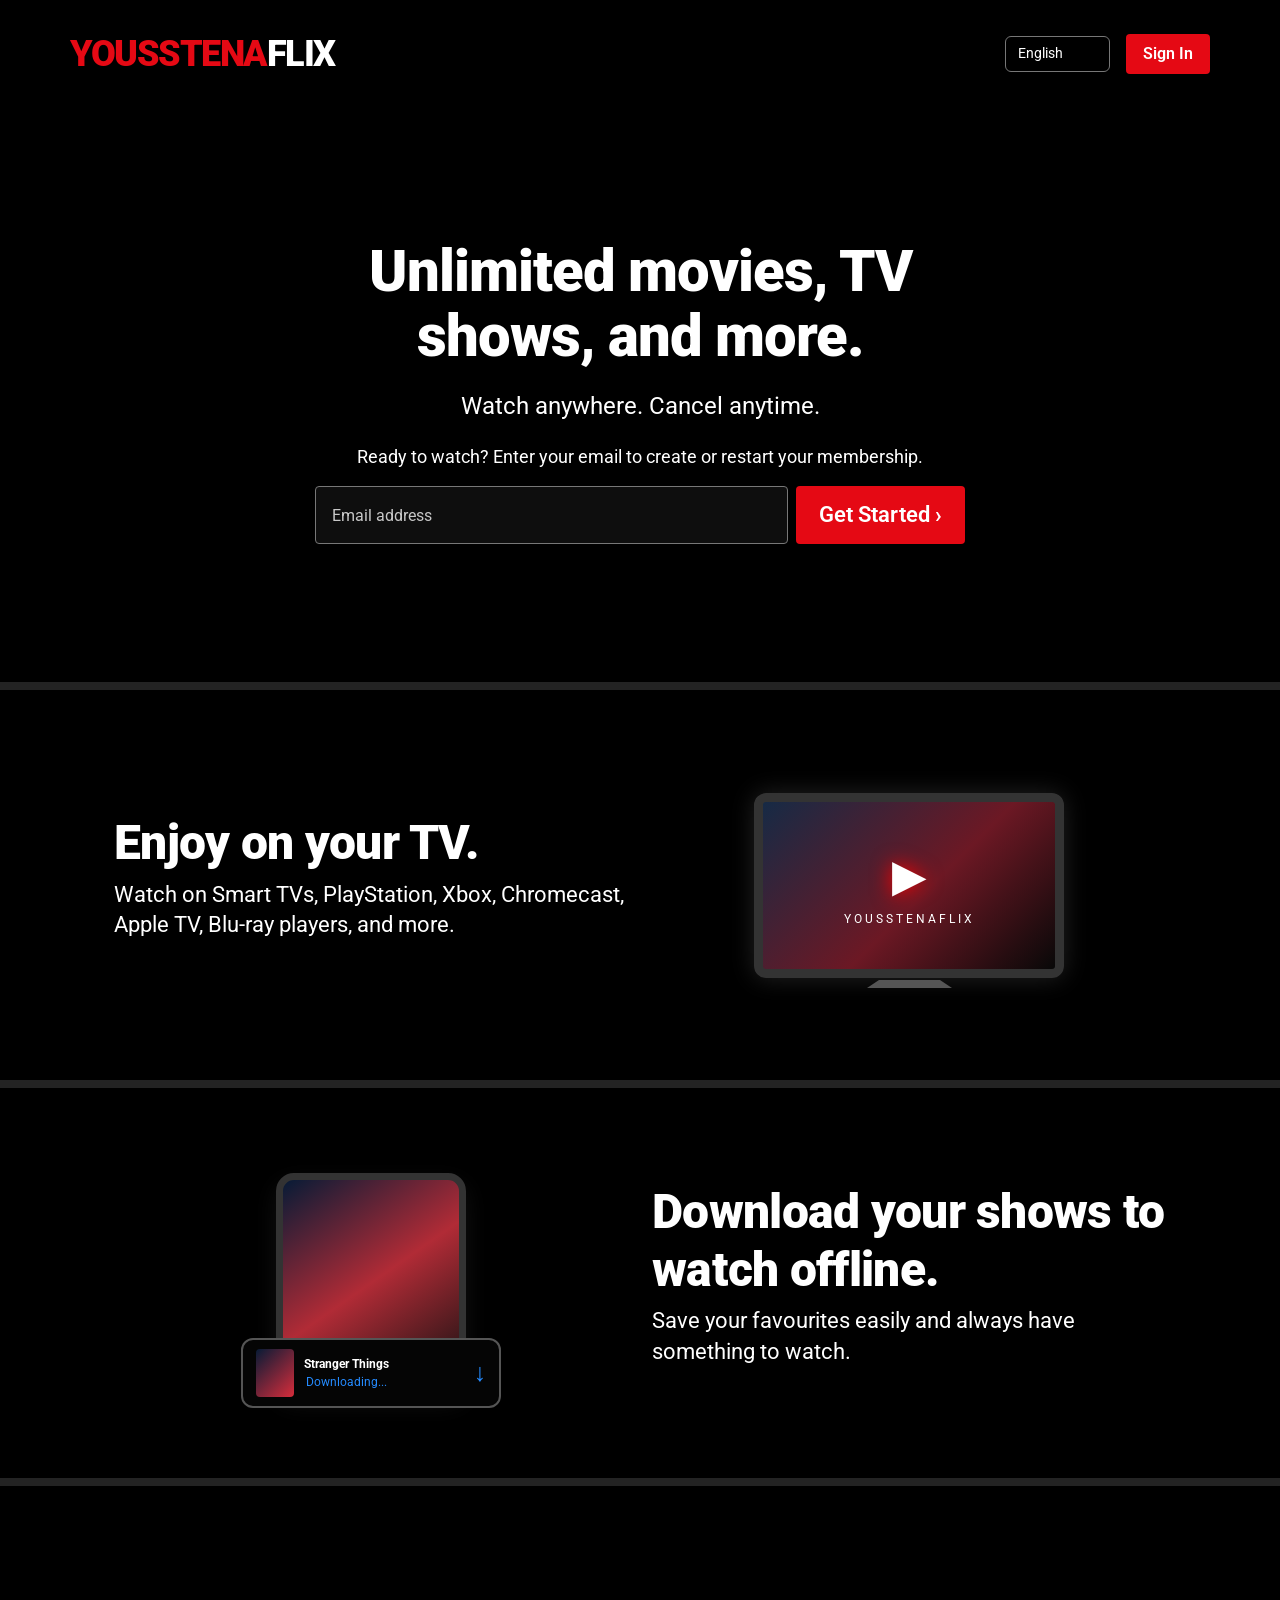
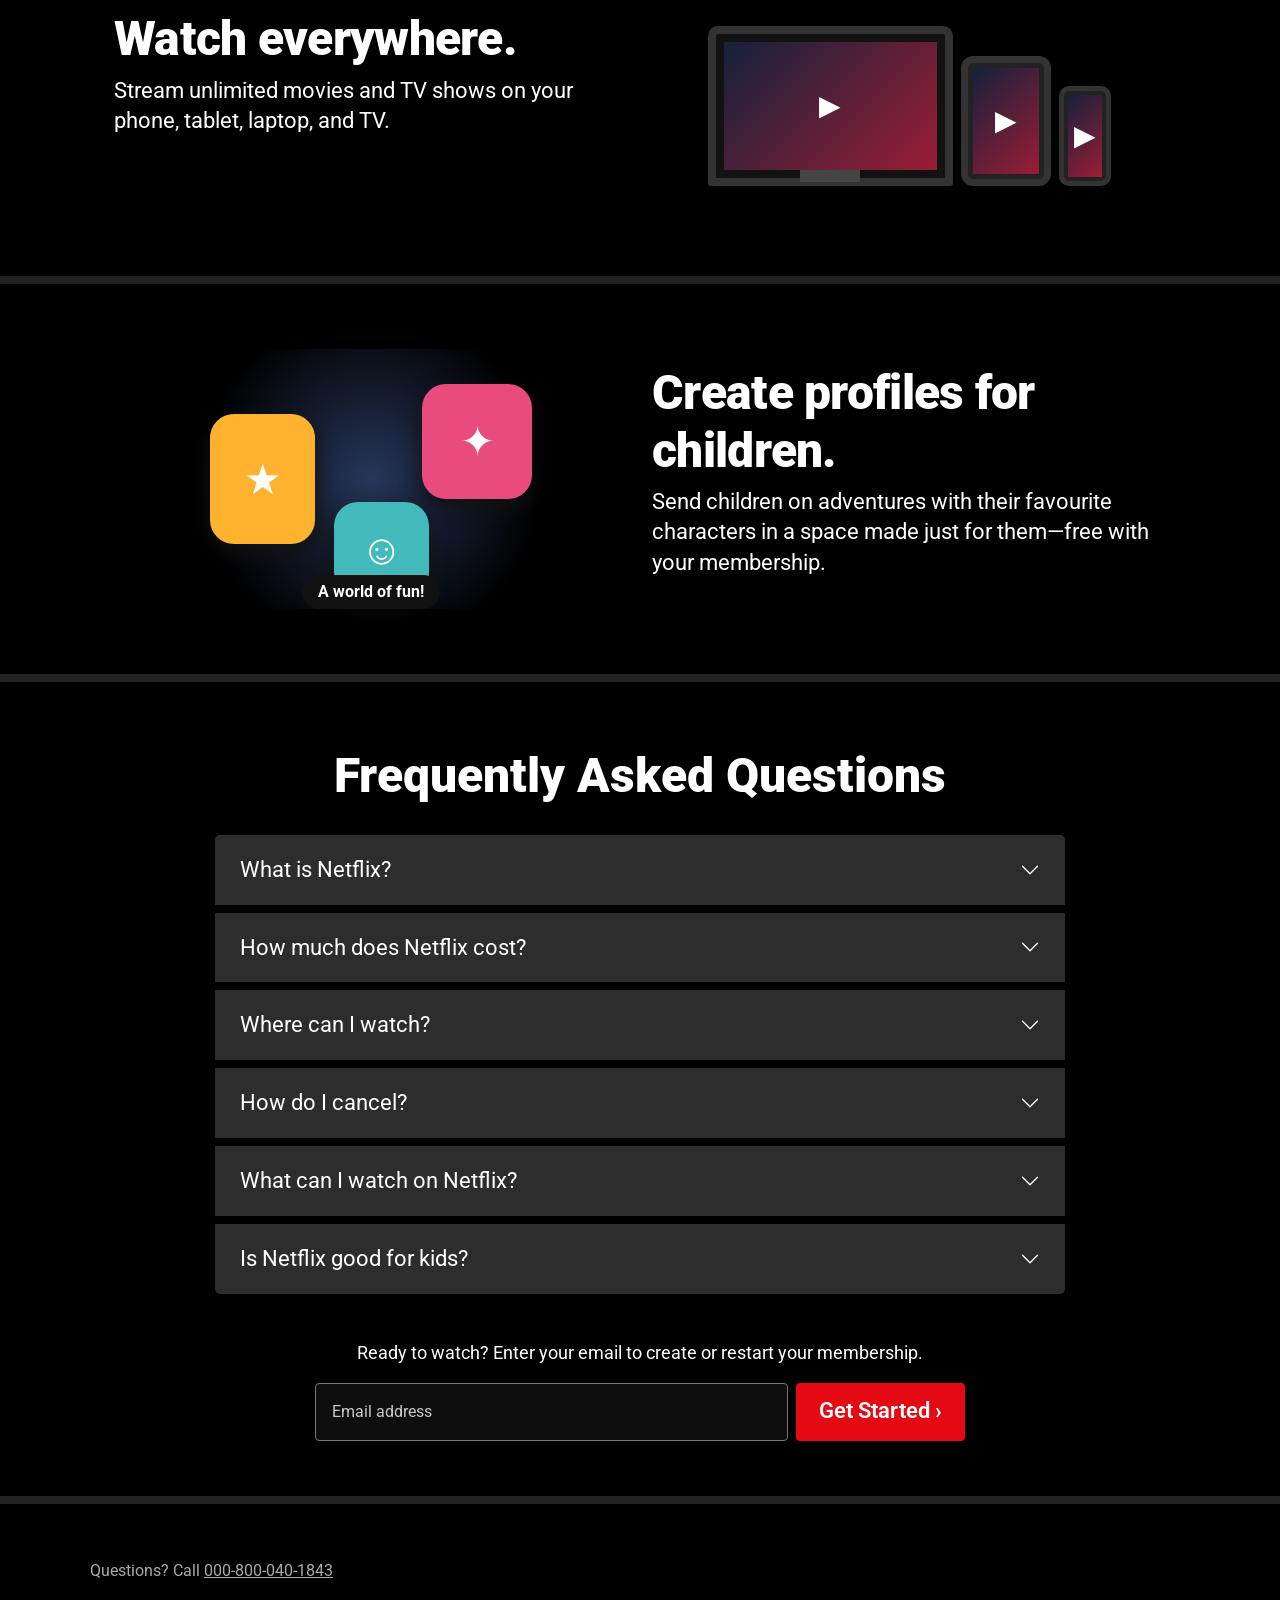
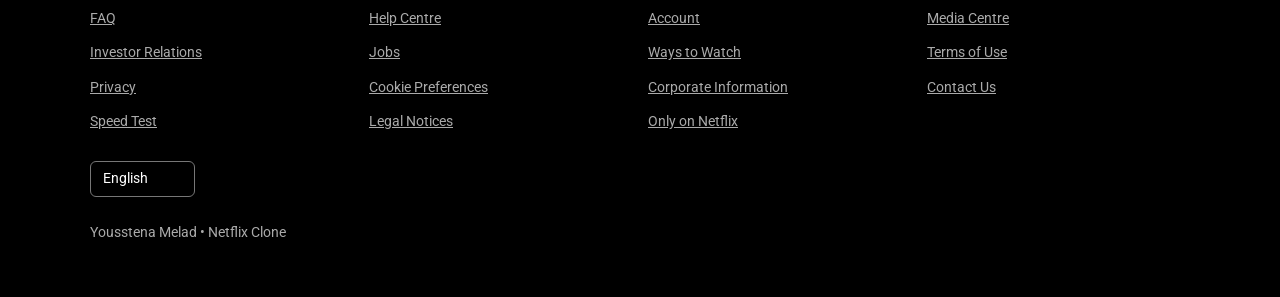
==== index.html @ df5d4cc4 "Add files via upload" ====
<!DOCTYPE html>
<html lang="en">
<head>
  <meta charset="UTF-8">
  <meta name="viewport" content="width=device-width, initial-scale=1.0">
  <title>Yousstena Melad | Netflix Clone</title>
  <link href="https://cdn.jsdelivr.net/npm/bootstrap@5.3.3/dist/css/bootstrap.min.css" rel="stylesheet">
  <link rel="stylesheet" href="css/style.css">
</head>
<body>
  <header class="hero">
    <nav class="navbar navbar-expand-lg container">
      <a class="navbar-brand brand" href="index.html">YOUSSTENA<span>FLIX</span></a>
      <div class="ms-auto d-flex align-items-center gap-3">
        <select class="form-select language-select" aria-label="Language"><option>English</option><option>العربية</option></select>
        <a class="btn btn-netflix" href="login.html">Sign In</a>
      </div>
    </nav>

    <main class="hero-content container text-center">
      <h1>Unlimited movies, TV<br class="d-none d-md-block"> shows, and more.</h1>
      <h2>Watch anywhere. Cancel anytime.</h2>
      <p>Ready to watch? Enter your email to create or restart your membership.</p>
      <form class="email-form" id="homeEmailForm">
        <input type="email" class="form-control" placeholder="Email address" required>
        <button class="btn btn-netflix btn-lg" type="submit">Get Started <span>›</span></button>
      </form>
    </main>
    <div class="hero-shade"></div>
  </header>

  <section class="feature container-fluid">
    <div class="row align-items-center container mx-auto">
      <div class="col-lg-6 feature-copy">
        <h2>Enjoy on your TV.</h2>
        <p>Watch on Smart TVs, PlayStation, Xbox, Chromecast, Apple TV, Blu-ray players, and more.</p>
      </div>
      <div class="col-lg-6 text-center">
        <div class="tv-art">
          <div class="tv-screen"><div class="screen-glow">▶</div><div class="screen-caption">YOUSSTENAFLIX</div></div>
          <div class="tv-stand"></div>
        </div>
      </div>
    </div>
  </section>

  <section class="feature container-fluid">
    <div class="row align-items-center container mx-auto flex-lg-row-reverse">
      <div class="col-lg-6 feature-copy">
        <h2>Download your shows to watch offline.</h2>
        <p>Save your favourites easily and always have something to watch.</p>
      </div>
      <div class="col-lg-6 text-center">
        <div class="phone-art">
          <div class="phone-poster"></div>
          <div class="download-card"><div class="mini-poster"></div><div><strong>Stranger Things</strong><small>Downloading...</small></div><span class="download-icon">↓</span></div>
        </div>
      </div>
    </div>
  </section>

  <section class="feature container-fluid">
    <div class="row align-items-center container mx-auto">
      <div class="col-lg-6 feature-copy">
        <h2>Watch everywhere.</h2>
        <p>Stream unlimited movies and TV shows on your phone, tablet, laptop, and TV.</p>
      </div>
      <div class="col-lg-6 text-center">
        <div class="devices-art"><div class="monitor"><div class="device-picture">▶</div></div><div class="tablet"><div class="device-picture">▶</div></div><div class="mobile"><div class="device-picture">▶</div></div></div>
      </div>
    </div>
  </section>

  <section class="feature container-fluid">
    <div class="row align-items-center container mx-auto flex-lg-row-reverse">
      <div class="col-lg-6 feature-copy">
        <h2>Create profiles for children.</h2>
        <p>Send children on adventures with their favourite characters in a space made just for them—free with your membership.</p>
      </div>
      <div class="col-lg-6 text-center">
        <div class="kids-art"><div class="character c1">★</div><div class="character c2">✦</div><div class="character c3">☺</div><div class="kids-label">A world of fun!</div></div>
      </div>
    </div>
  </section>

  <section class="faq-section container-fluid">
    <div class="container">
      <h2 class="text-center">Frequently Asked Questions</h2>
      <div class="accordion faq-list" id="faqAccordion">
        <div class="accordion-item"><h3 class="accordion-header"><button class="accordion-button collapsed" data-bs-toggle="collapse" data-bs-target="#faq1">What is Netflix?</button></h3><div id="faq1" class="accordion-collapse collapse" data-bs-parent="#faqAccordion"><div class="accordion-body">Netflix is a streaming service that offers a wide variety of award-winning TV shows, movies, anime, documentaries, and more on thousands of internet-connected devices. Watch as much as you want, whenever you want.</div></div></div>
        <div class="accordion-item"><h3 class="accordion-header"><button class="accordion-button collapsed" data-bs-toggle="collapse" data-bs-target="#faq2">How much does Netflix cost?</button></h3><div id="faq2" class="accordion-collapse collapse" data-bs-parent="#faqAccordion"><div class="accordion-body">Watch Netflix on your smartphone, tablet, Smart TV, laptop, or streaming device with a plan that works for you. Plans and prices may vary by region.</div></div></div>
        <div class="accordion-item"><h3 class="accordion-header"><button class="accordion-button collapsed" data-bs-toggle="collapse" data-bs-target="#faq3">Where can I watch?</button></h3><div id="faq3" class="accordion-collapse collapse" data-bs-parent="#faqAccordion"><div class="accordion-body">Watch anywhere, anytime, on an unlimited number of devices. Sign in with your Netflix account to watch instantly on the web or any internet-connected device that offers the Netflix app.</div></div></div>
        <div class="accordion-item"><h3 class="accordion-header"><button class="accordion-button collapsed" data-bs-toggle="collapse" data-bs-target="#faq4">How do I cancel?</button></h3><div id="faq4" class="accordion-collapse collapse" data-bs-parent="#faqAccordion"><div class="accordion-body">Netflix is flexible. There are no annoying contracts and no commitments. You can easily cancel your account online.</div></div></div>
        <div class="accordion-item"><h3 class="accordion-header"><button class="accordion-button collapsed" data-bs-toggle="collapse" data-bs-target="#faq5">What can I watch on Netflix?</button></h3><div id="faq5" class="accordion-collapse collapse" data-bs-parent="#faqAccordion"><div class="accordion-body">Netflix has an extensive library of feature films, documentaries, TV shows, anime, award-winning originals, and more.</div></div></div>
        <div class="accordion-item"><h3 class="accordion-header"><button class="accordion-button collapsed" data-bs-toggle="collapse" data-bs-target="#faq6">Is Netflix good for kids?</button></h3><div id="faq6" class="accordion-collapse collapse" data-bs-parent="#faqAccordion"><div class="accordion-body">The Netflix Kids experience gives parents control while kids enjoy family-friendly shows and films in their own space.</div></div></div>
      </div>
      <div class="bottom-signup text-center">
        <p>Ready to watch? Enter your email to create or restart your membership.</p>
        <form class="email-form" id="bottomEmailForm"><input type="email" class="form-control" placeholder="Email address" required><button class="btn btn-netflix btn-lg" type="submit">Get Started <span>›</span></button></form>
      </div>
    </div>
  </section>

  <footer class="site-footer container">
    <p>Questions? Call <a href="#">000-800-040-1843</a></p>
    <div class="row row-cols-2 row-cols-md-4 g-3 footer-links">
      <div class="col"><a href="#">FAQ</a><a href="#">Investor Relations</a><a href="#">Privacy</a><a href="#">Speed Test</a></div>
      <div class="col"><a href="#">Help Centre</a><a href="#">Jobs</a><a href="#">Cookie Preferences</a><a href="#">Legal Notices</a></div>
      <div class="col"><a href="login.html">Account</a><a href="#">Ways to Watch</a><a href="#">Corporate Information</a><a href="#">Only on Netflix</a></div>
      <div class="col"><a href="#">Media Centre</a><a href="#">Terms of Use</a><a href="#">Contact Us</a></div>
    </div>
    <select class="form-select language-select footer-language"><option>English</option><option>العربية</option></select>
    <p class="copyright">Yousstena Melad • Netflix Clone</p>
  </footer>

  <script src="https://cdn.jsdelivr.net/npm/bootstrap@5.3.3/dist/js/bootstrap.bundle.min.js"></script>
  <script src="js/main.js"></script>
</body>
</html>
---- css/style.css ----
@import url('https://fonts.googleapis.com/css2?family=Roboto:wght@300;400;500;700;900&display=swap');
:root{--red:#e50914;--black:#000;--gray:#232323}*{box-sizing:border-box}body{margin:0;background:#000;color:#fff;font-family:Roboto,Arial,sans-serif}.hero{min-height:690px;position:relative;background:linear-gradient(0deg,rgba(0,0,0,.82),rgba(0,0,0,.55)),url('https://images.unsplash.com/photo-1489599849927-2ee91c1c6c20?auto=format&fit=crop&w=2000&q=85') center/cover no-repeat; border-bottom:8px solid #232323}.hero:before{content:"";position:absolute;inset:0;background:radial-gradient(ellipse at center,transparent 0%,rgba(0,0,0,.42) 90%)}.navbar{position:relative;z-index:2;padding-top:22px}.brand{font-size:clamp(1.45rem,3vw,2.25rem);font-weight:900;letter-spacing:-1.5px;color:#e50914!important}.brand span{color:#fff}.language-select{width:auto;min-width:105px;background:rgba(0,0,0,.6);color:#fff;border:1px solid #777;font-size:.9rem}.language-select option{color:#000}.btn-netflix{background:var(--red);color:#fff;border:0;border-radius:4px;font-weight:600;padding:8px 17px}.btn-netflix:hover,.btn-netflix:focus{background:#c11119;color:#fff}.hero-content{position:relative;z-index:1;padding-top:145px;max-width:900px}.hero-content h1{font-size:clamp(2.25rem,5vw,3.65rem);font-weight:900;line-height:1.12;letter-spacing:-1px}.hero-content h2{font-size:1.5rem;font-weight:400;margin:22px 0}.hero-content p,.bottom-signup p{font-size:1.15rem;margin:22px 0 16px}.email-form{display:flex;justify-content:center;gap:8px;max-width:650px;margin:0 auto}.email-form input{height:58px;background:rgba(20,20,20,.72);border:1px solid #777;color:#fff;border-radius:4px;padding:0 16px;font-size:1rem}.email-form input::placeholder{color:#c8c8c8}.email-form .btn{white-space:nowrap;font-size:1.35rem;padding:10px 23px}.feature{border-bottom:8px solid #232323;padding:65px 20px;min-height:390px}.feature>.row{max-width:1100px}.feature-copy h2{font-size:clamp(2rem,4vw,3rem);font-weight:900;letter-spacing:-.7px}.feature-copy p{font-size:1.35rem;line-height:1.4}.tv-art,.phone-art,.devices-art,.kids-art{height:260px;max-width:460px;margin:auto;position:relative;display:flex;align-items:center;justify-content:center}.tv-screen{width:310px;height:185px;border:9px solid #333;border-radius:12px;background:linear-gradient(135deg,#162a45,#6c1824 55%,#080808);box-shadow:0 0 25px #222;display:flex;align-items:center;justify-content:center;flex-direction:column}.screen-glow{font-size:45px;color:#fff;text-shadow:0 0 20px red}.screen-caption{font-size:12px;letter-spacing:3px}.tv-stand{position:absolute;bottom:27px;width:85px;height:12px;border-bottom:8px solid #555;border-left:12px solid transparent;border-right:12px solid transparent}.phone-art{width:360px}.phone-poster{width:190px;height:220px;border:7px solid #333;border-radius:18px;background:linear-gradient(145deg,#071b36,#b12b36,#111);box-shadow:0 10px 25px #111}.download-card{position:absolute;bottom:5px;background:#050505;border:2px solid #555;border-radius:12px;padding:9px 13px;display:flex;align-items:center;gap:10px;width:260px}.mini-poster{width:38px;height:48px;background:linear-gradient(135deg,#071b36,#d72d3b);border-radius:4px}.download-card strong,.download-card small{display:block;font-size:12px}.download-card small{color:#258bff}.download-icon{margin-left:auto;color:#258bff;font-size:25px}.devices-art{align-items:flex-end;gap:8px;padding-bottom:25px}.monitor{width:245px;height:160px;border:8px solid #333;border-radius:10px 10px 3px 3px;background:#121212;padding:8px}.monitor:after{content:"";display:block;width:60px;height:12px;background:#444;margin:0 auto}.tablet{width:90px;height:130px;border:7px solid #333;border-radius:12px;background:#222;padding:5px}.mobile{width:52px;height:100px;border:5px solid #333;border-radius:10px;background:#222;padding:4px}.device-picture{height:100%;display:grid;place-items:center;background:linear-gradient(135deg,#15213c,#9b1d35);font-size:28px}.kids-art{background:radial-gradient(circle,#27365a,transparent 65%)}.character{position:absolute;border-radius:24px;display:grid;place-items:center;font-size:42px;box-shadow:0 8px 20px #111}.c1{width:105px;height:130px;background:#ffb22e;left:15%}.c2{width:110px;height:115px;background:#e94c7c;right:15%;top:35px}.c3{width:95px;height:95px;background:#42b9bb;bottom:12px;left:42%}.kids-label{position:absolute;bottom:0;background:#111;padding:5px 16px;border-radius:20px;font-weight:bold}.faq-section{padding:65px 0 55px;border-bottom:8px solid #232323}.faq-section h2{font-size:clamp(2rem,4vw,3rem);font-weight:900;margin-bottom:30px}.faq-list{max-width:850px;margin:auto}.accordion-item{background:#2d2d2d;color:#fff;border:0;margin-bottom:8px}.accordion-button{background:#2d2d2d!important;color:#fff!important;font-size:1.35rem;padding:22px 25px;box-shadow:none!important}.accordion-button:after{filter:brightness(0) invert(1)}.accordion-body{background:#2d2d2d;border-top:1px solid #000;font-size:1.15rem;line-height:1.5;padding:22px 25px}.bottom-signup{margin-top:45px}.site-footer{padding:55px 20px 30px;color:#aaa}.site-footer p{margin-bottom:25px}.site-footer a{color:#aaa;text-decoration:underline}.footer-links>div{display:flex;flex-direction:column;gap:13px;font-size:.9rem}.footer-language{margin-top:28px}.copyright{font-size:.85rem;margin-top:25px}.auth-page{min-height:100vh;background:linear-gradient(rgba(0,0,0,.75),rgba(0,0,0,.82)),url('https://images.unsplash.com/photo-1489599849927-2ee91c1c6c20?auto=format&fit=crop&w=1800&q=80') center/cover fixed}.auth-wrap{min-height:calc(100vh - 80px);display:flex;justify-content:center;align-items:center;padding:30px 15px}.auth-card{width:100%;max-width:450px;background:rgba(0,0,0,.82);padding:48px 55px;border-radius:5px}.auth-card h1{font-size:2rem;font-weight:700;margin-bottom:28px}.auth-subtitle{color:#ccc;margin-top:-18px;margin-bottom:24px}.auth-input{height:52px;background:#333;border:0;color:#fff}.auth-input:focus{background:#444;color:#fff;box-shadow:0 0 0 2px #fff}.auth-input::placeholder{color:#bbb}.auth-submit{height:48px;margin:8px 0 12px}.auth-options{display:flex;justify-content:space-between;color:#aaa;font-size:.82rem}.auth-options a,.auth-muted a{color:#fff;text-decoration:none}.auth-muted{color:#aaa;margin-top:55px}.auth-card small{display:block;color:#888;line-height:1.5}@media(max-width:767px){.hero{min-height:620px}.hero-content{padding-top:120px}.hero-content h1{font-size:2.1rem}.hero-content h2{font-size:1.2rem}.hero-content p,.bottom-signup p{font-size:1rem}.email-form{flex-direction:column;align-items:center;padding:0 15px}.email-form input{width:100%}.email-form .btn{font-size:1.1rem}.feature{padding:45px 20px;text-align:center}.feature-copy{margin-bottom:25px}.feature-copy p{font-size:1.1rem}.feature-copy h2{font-size:2rem}.faq-section{padding:45px 0}.accordion-button{font-size:1.05rem;padding:18px}.accordion-body{font-size:1rem}.auth-card{padding:35px 25px}.brand{font-size:1.5rem}}
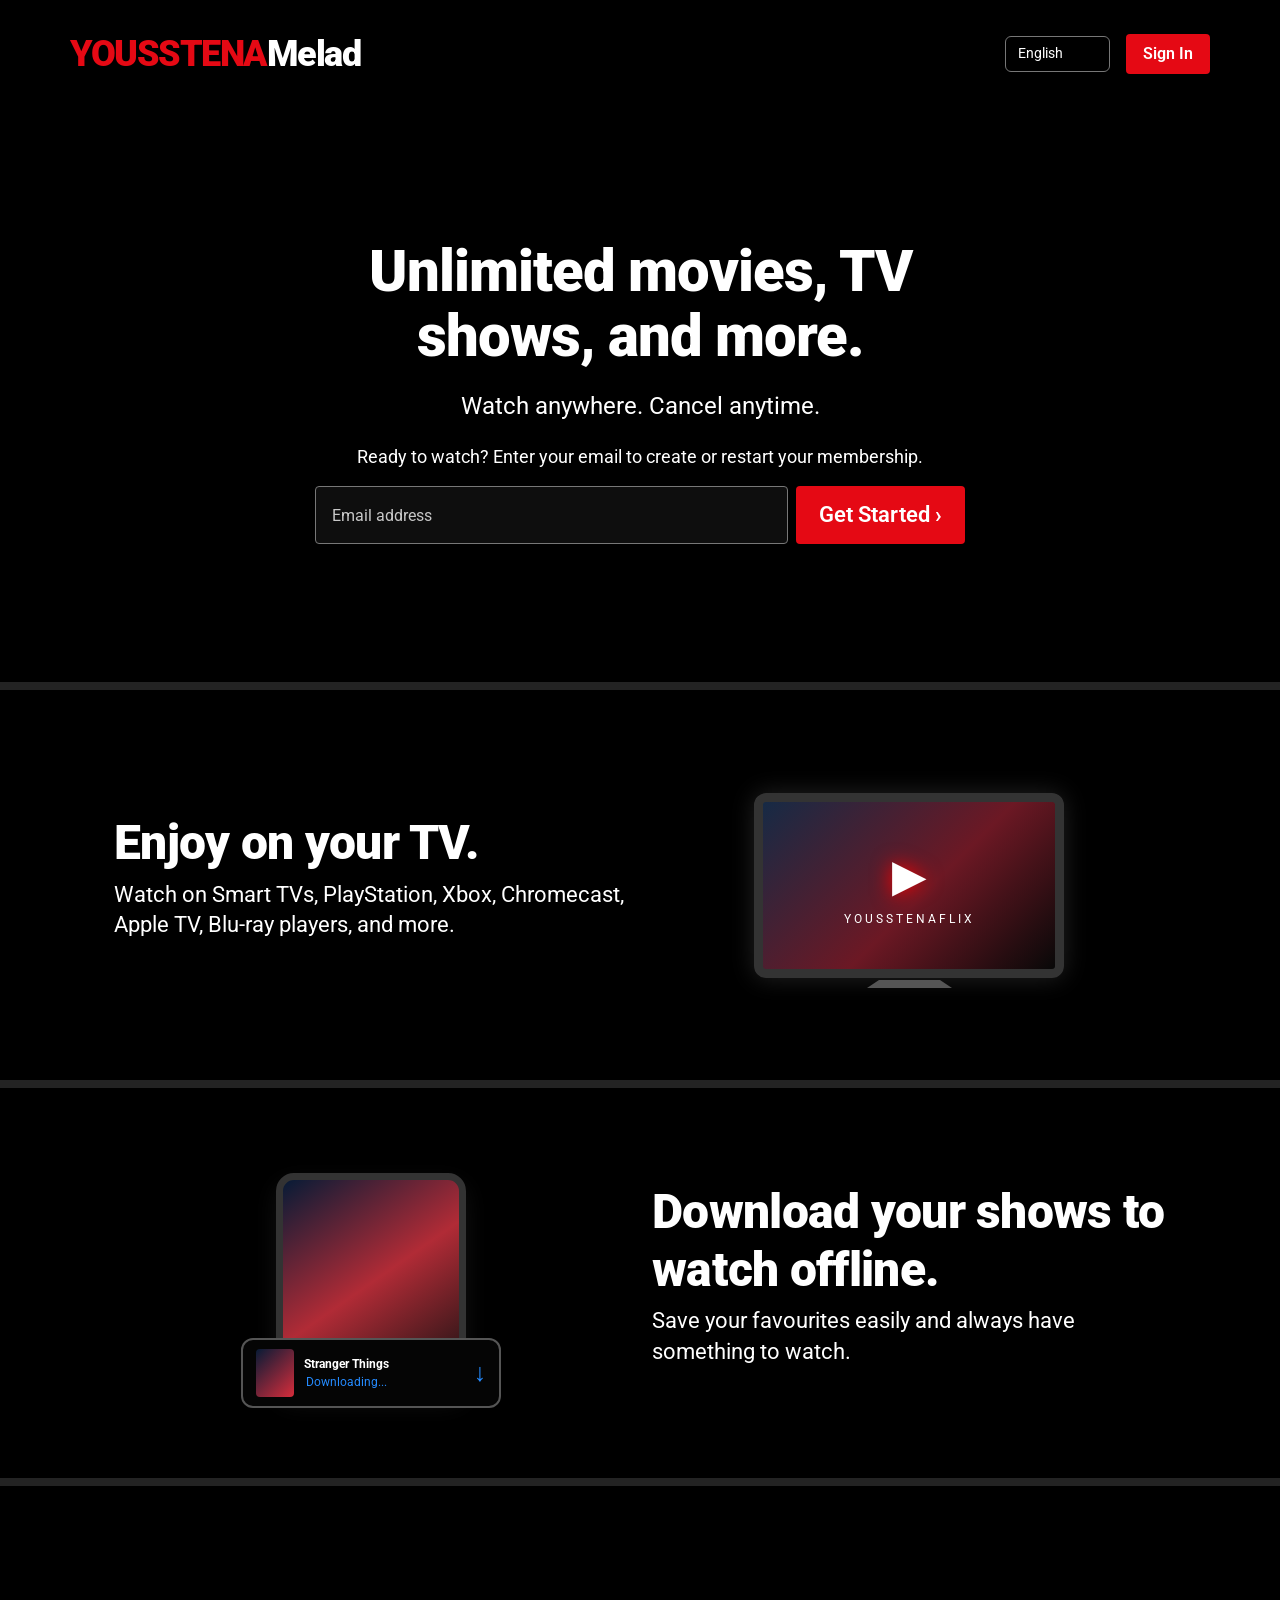
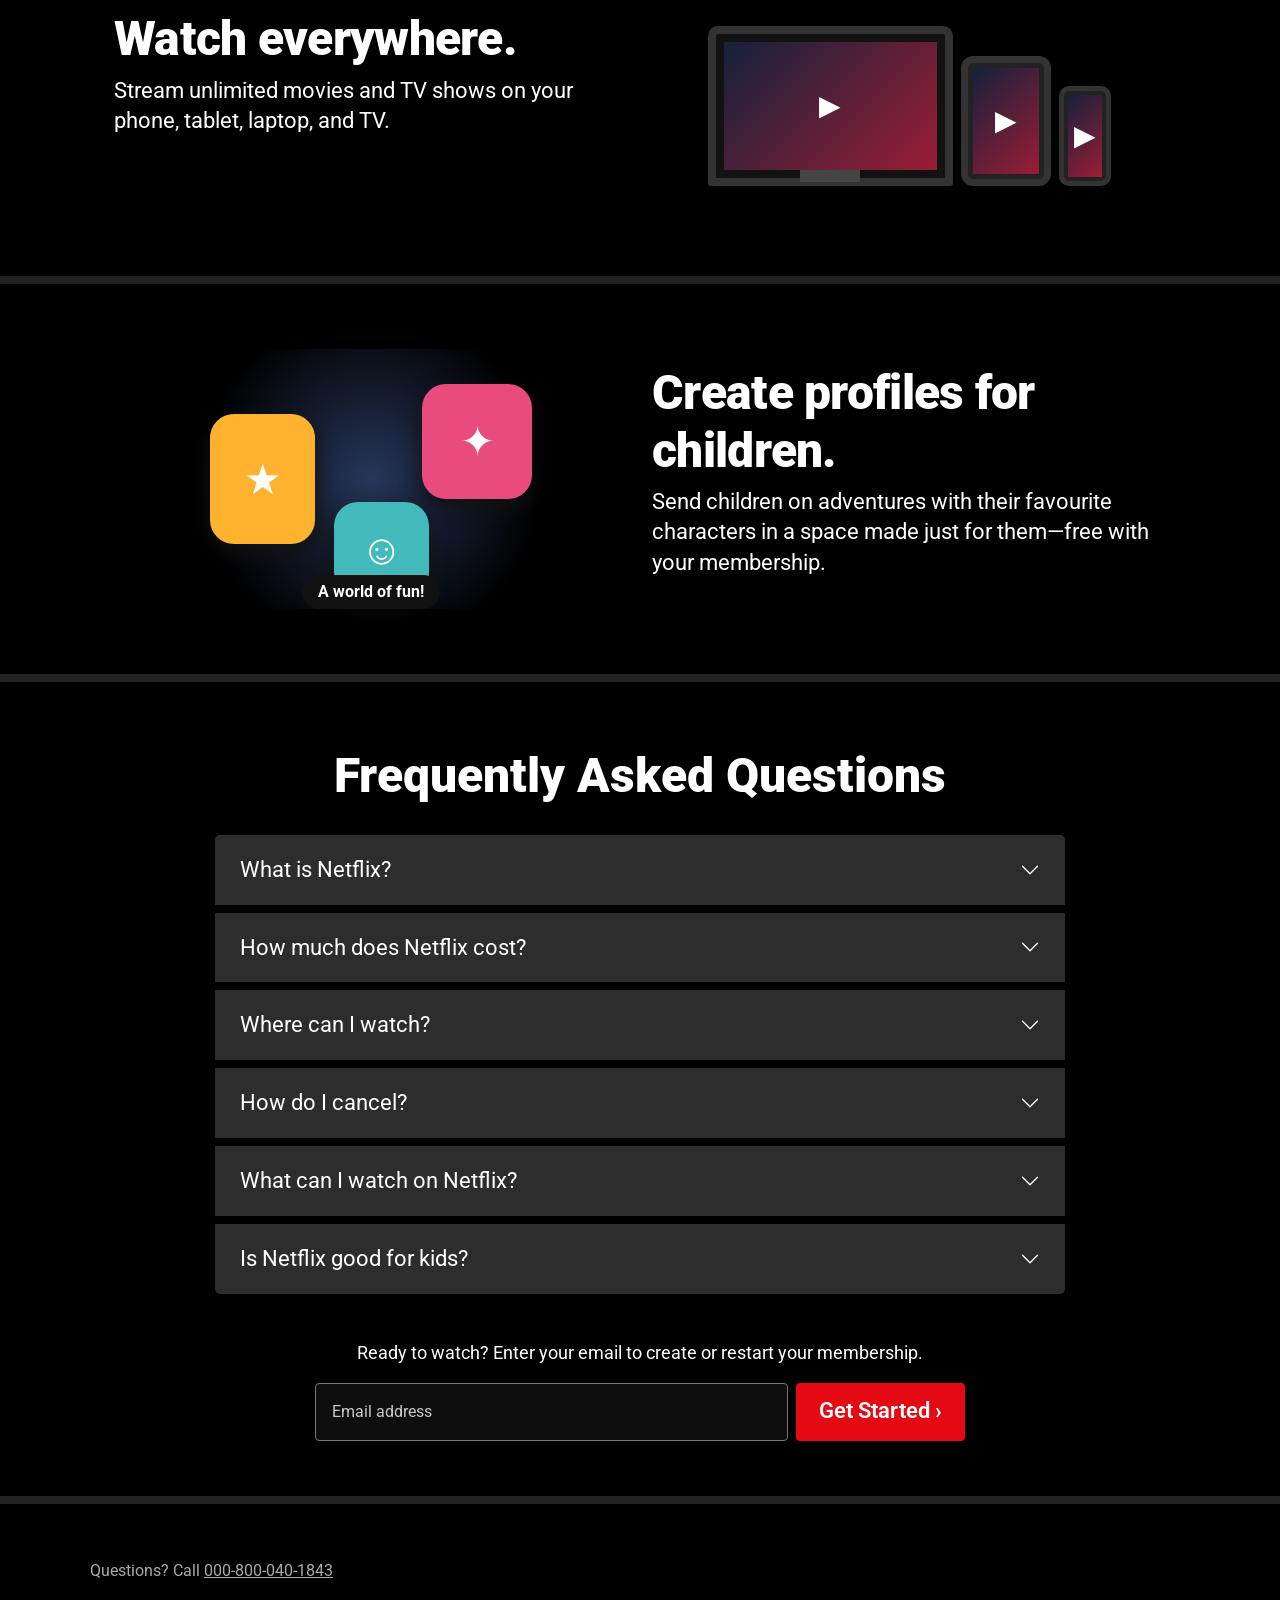
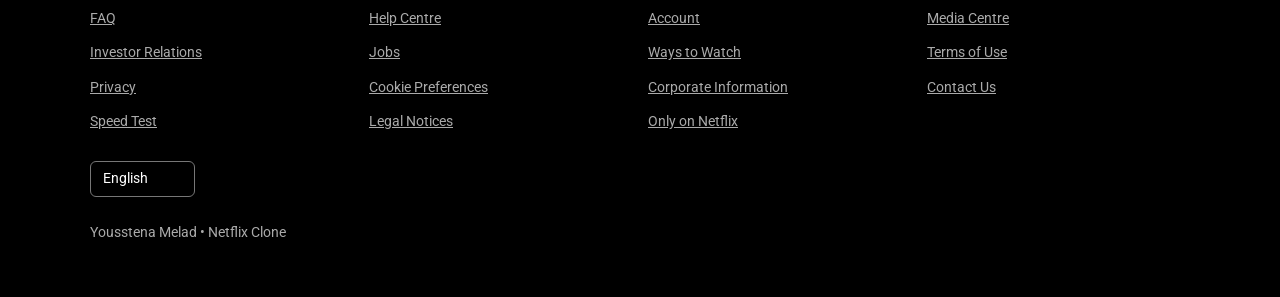
==== commit 87510bd5: "Update index.html" ====
--- a/index.html
+++ b/index.html
@@ -10,7 +10,7 @@
 <body>
   <header class="hero">
     <nav class="navbar navbar-expand-lg container">
-      <a class="navbar-brand brand" href="index.html">YOUSSTENA<span>FLIX</span></a>
+      <a class="navbar-brand brand" href="index.html">YOUSSTENA<span>Melad</span></a>
       <div class="ms-auto d-flex align-items-center gap-3">
         <select class="form-select language-select" aria-label="Language"><option>English</option><option>العربية</option></select>
         <a class="btn btn-netflix" href="login.html">Sign In</a>
@@ -116,4 +116,4 @@
   <script src="https://cdn.jsdelivr.net/npm/bootstrap@5.3.3/dist/js/bootstrap.bundle.min.js"></script>
   <script src="js/main.js"></script>
 </body>
-</html>+</html>
